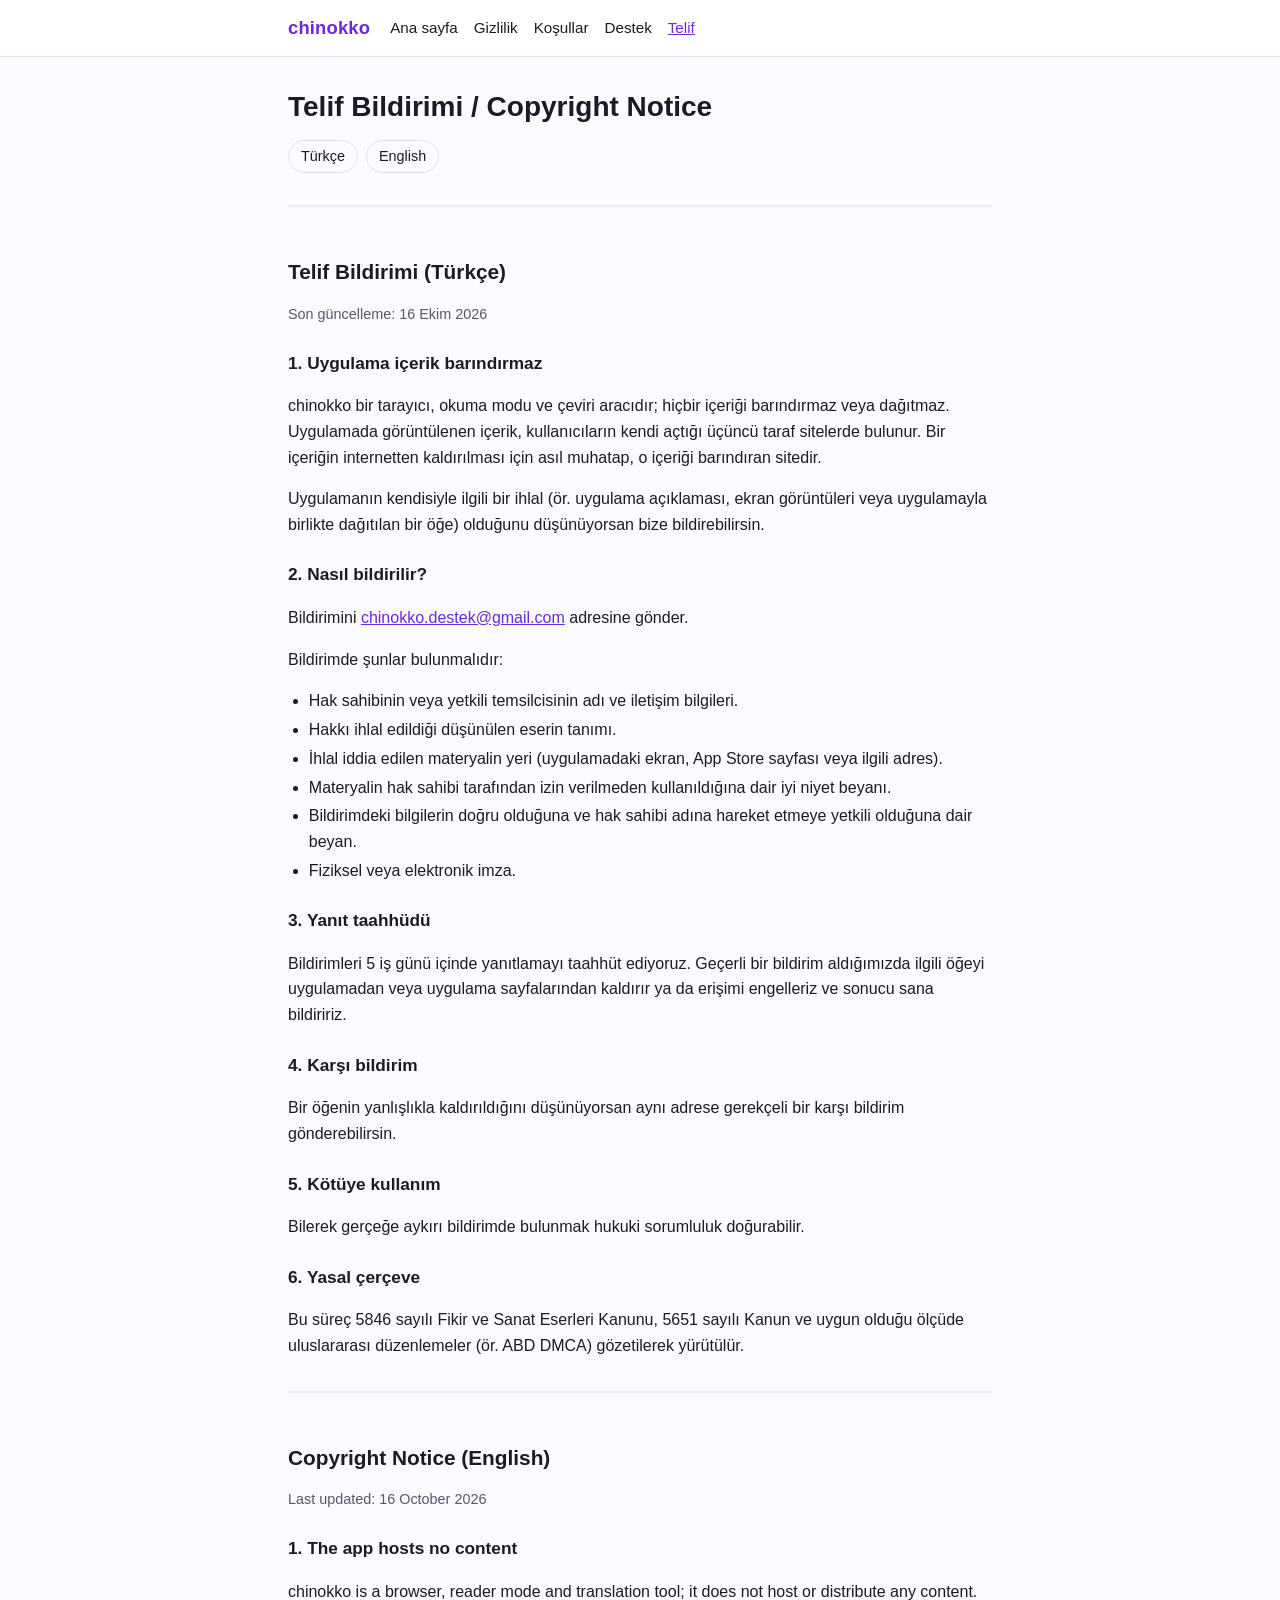
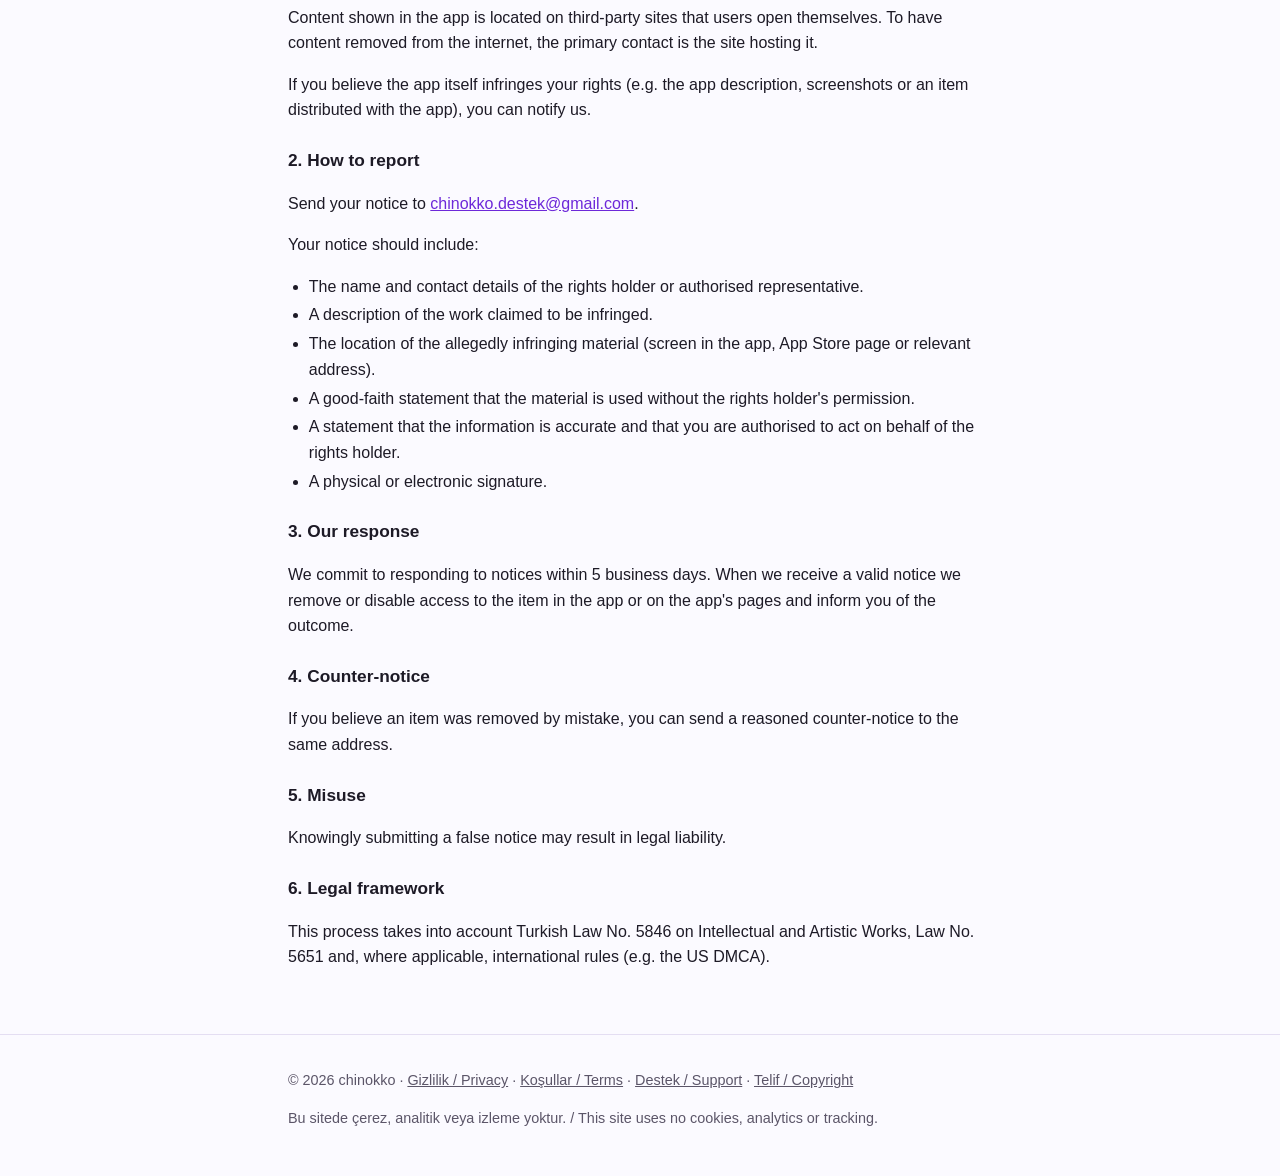
==== copyright.html @ edcfe789 "Add files via upload" ====
<!doctype html>
<html lang="tr">
<head>
<meta charset="utf-8">
<meta name="viewport" content="width=device-width, initial-scale=1">
<meta name="referrer" content="no-referrer">
<meta name="color-scheme" content="light dark">
<meta name="theme-color" content="#6d28d9">
<link rel="stylesheet" href="style.css">
<title>Telif Bildirimi · chinokko</title>
<meta name="description" content="chinokko telif bildirimi ve kaldırma süreci. / chinokko copyright notice-and-takedown process.">
</head>
<body>
<a class="skip" href="#main">İçeriğe geç / Skip to content</a>
<header class="site"><div class="wrap">
<a class="brand" href="index.html">chinokko</a>
<nav aria-label="Site"><ul>
<li><a href="index.html">Ana sayfa</a></li>
<li><a href="privacy.html">Gizlilik</a></li>
<li><a href="terms.html">Koşullar</a></li>
<li><a href="support.html">Destek</a></li>
<li><a href="copyright.html" aria-current="page">Telif</a></li>
</ul></nav>
</div></header>
<main id="main"><div class="wrap">
<h1>Telif Bildirimi <span lang="en">/ Copyright Notice</span></h1>
<nav class="langswitch" aria-label="Dil / Language"><a href="#tr">Türkçe</a><a href="#en" lang="en">English</a></nav>

<section class="lang" id="tr" lang="tr" aria-labelledby="tr-h">
<h2 id="tr-h">Telif Bildirimi (Türkçe)</h2>
<p class="meta">Son güncelleme: 16 Ekim 2026</p>

<h3>1. Uygulama içerik barındırmaz</h3>
<p>chinokko bir tarayıcı, okuma modu ve çeviri aracıdır; hiçbir içeriği barındırmaz veya dağıtmaz. Uygulamada görüntülenen içerik, kullanıcıların kendi açtığı üçüncü taraf sitelerde bulunur. Bir içeriğin internetten kaldırılması için asıl muhatap, o içeriği barındıran sitedir.</p>
<p>Uygulamanın kendisiyle ilgili bir ihlal (ör. uygulama açıklaması, ekran görüntüleri veya uygulamayla birlikte dağıtılan bir öğe) olduğunu düşünüyorsan bize bildirebilirsin.</p>

<h3>2. Nasıl bildirilir?</h3>
<p>Bildirimini <a href="mailto:chinokko.destek@gmail.com">chinokko.destek@gmail.com</a> adresine gönder.</p>
<p>Bildirimde şunlar bulunmalıdır:</p>
<ul>
<li>Hak sahibinin veya yetkili temsilcisinin adı ve iletişim bilgileri.</li>
<li>Hakkı ihlal edildiği düşünülen eserin tanımı.</li>
<li>İhlal iddia edilen materyalin yeri (uygulamadaki ekran, App Store sayfası veya ilgili adres).</li>
<li>Materyalin hak sahibi tarafından izin verilmeden kullanıldığına dair iyi niyet beyanı.</li>
<li>Bildirimdeki bilgilerin doğru olduğuna ve hak sahibi adına hareket etmeye yetkili olduğuna dair beyan.</li>
<li>Fiziksel veya elektronik imza.</li>
</ul>

<h3>3. Yanıt taahhüdü</h3>
<p>Bildirimleri 5 iş günü içinde yanıtlamayı taahhüt ediyoruz. Geçerli bir bildirim aldığımızda ilgili öğeyi uygulamadan veya uygulama sayfalarından kaldırır ya da erişimi engelleriz ve sonucu sana bildiririz.</p>

<h3>4. Karşı bildirim</h3>
<p>Bir öğenin yanlışlıkla kaldırıldığını düşünüyorsan aynı adrese gerekçeli bir karşı bildirim gönderebilirsin.</p>

<h3>5. Kötüye kullanım</h3>
<p>Bilerek gerçeğe aykırı bildirimde bulunmak hukuki sorumluluk doğurabilir.</p>

<h3>6. Yasal çerçeve</h3>
<p>Bu süreç 5846 sayılı Fikir ve Sanat Eserleri Kanunu, 5651 sayılı Kanun ve uygun olduğu ölçüde uluslararası düzenlemeler (ör. ABD DMCA) gözetilerek yürütülür.</p>
</section>

<section class="lang" id="en" lang="en" aria-labelledby="en-h">
<h2 id="en-h">Copyright Notice (English)</h2>
<p class="meta">Last updated: 16 October 2026</p>

<h3>1. The app hosts no content</h3>
<p>chinokko is a browser, reader mode and translation tool; it does not host or distribute any content. Content shown in the app is located on third-party sites that users open themselves. To have content removed from the internet, the primary contact is the site hosting it.</p>
<p>If you believe the app itself infringes your rights (e.g. the app description, screenshots or an item distributed with the app), you can notify us.</p>

<h3>2. How to report</h3>
<p>Send your notice to <a href="mailto:chinokko.destek@gmail.com">chinokko.destek@gmail.com</a>.</p>
<p>Your notice should include:</p>
<ul>
<li>The name and contact details of the rights holder or authorised representative.</li>
<li>A description of the work claimed to be infringed.</li>
<li>The location of the allegedly infringing material (screen in the app, App Store page or relevant address).</li>
<li>A good-faith statement that the material is used without the rights holder's permission.</li>
<li>A statement that the information is accurate and that you are authorised to act on behalf of the rights holder.</li>
<li>A physical or electronic signature.</li>
</ul>

<h3>3. Our response</h3>
<p>We commit to responding to notices within 5 business days. When we receive a valid notice we remove or disable access to the item in the app or on the app's pages and inform you of the outcome.</p>

<h3>4. Counter-notice</h3>
<p>If you believe an item was removed by mistake, you can send a reasoned counter-notice to the same address.</p>

<h3>5. Misuse</h3>
<p>Knowingly submitting a false notice may result in legal liability.</p>

<h3>6. Legal framework</h3>
<p>This process takes into account Turkish Law No. 5846 on Intellectual and Artistic Works, Law No. 5651 and, where applicable, international rules (e.g. the US DMCA).</p>
</section>
</div></main>
<footer class="site"><div class="wrap">
<p>© 2026 chinokko · <a href="privacy.html">Gizlilik / Privacy</a> · <a href="terms.html">Koşullar / Terms</a> · <a href="support.html">Destek / Support</a> · <a href="copyright.html">Telif / Copyright</a></p>
<p>Bu sitede çerez, analitik veya izleme yoktur. / This site uses no cookies, analytics or tracking.</p>
</div></footer>
</body>
</html>
---- style.css ----
:root{
  --bg:#fbfaff; --surface:#ffffff; --text:#1d1a26; --muted:#5b5568;
  --border:#e4def2; --accent:#6d28d9; --accent-soft:#efe8ff; --fill-bg:#fff3c4; --fill-text:#5a4300;
  color-scheme:light dark;
}
@media (prefers-color-scheme:dark){
  :root{
    --bg:#121018; --surface:#1b1824; --text:#ece9f4; --muted:#aaa3bb;
    --border:#2e2940; --accent:#b79cff; --accent-soft:#2a2140; --fill-bg:#4a3b00; --fill-text:#ffe9a3;
  }
}
*{box-sizing:border-box}
html{-webkit-text-size-adjust:100%}
body{margin:0;background:var(--bg);color:var(--text);
  font:1rem/1.6 -apple-system,BlinkMacSystemFont,"Segoe UI",Roboto,"Helvetica Neue",Arial,sans-serif}
.skip{position:absolute;left:-999px;top:0;background:var(--accent);color:#fff;padding:.5rem 1rem;z-index:10}
.skip:focus{left:1rem;top:1rem}
header.site{border-bottom:1px solid var(--border);background:var(--surface)}
.wrap{max-width:46rem;margin:0 auto;padding:0 16px}
header.site .wrap{display:flex;flex-wrap:wrap;align-items:center;gap:.5rem 1.25rem;padding-top:.75rem;padding-bottom:.75rem}
.brand{font-weight:700;font-size:1.15rem;color:var(--accent);text-decoration:none;letter-spacing:.01em}
nav ul{list-style:none;margin:0;padding:0;display:flex;flex-wrap:wrap;gap:.25rem 1rem}
nav a{color:var(--text);text-decoration:none;font-size:.95rem}
nav a:hover,nav a[aria-current="page"]{color:var(--accent);text-decoration:underline}
main{padding:1.5rem 0 3rem}
h1{font-size:1.75rem;line-height:1.25;margin:.5rem 0 1rem}
h2{font-size:1.3rem;margin:2rem 0 .5rem;padding-top:.5rem}
h3{font-size:1.08rem;margin:1.5rem 0 .4rem}
a{color:var(--accent)}
a:focus-visible,summary:focus-visible{outline:3px solid var(--accent);outline-offset:2px;border-radius:3px}
.lead{font-size:1.1rem;color:var(--muted)}
.meta{color:var(--muted);font-size:.9rem}
.langswitch{display:flex;gap:.5rem;margin:0 0 1rem;flex-wrap:wrap}
.langswitch a{padding:.25rem .75rem;border:1px solid var(--border);border-radius:999px;text-decoration:none;font-size:.9rem}
section.lang{border-top:2px solid var(--accent-soft);margin-top:2rem;padding-top:.5rem}
.card{background:var(--surface);border:1px solid var(--border);border-radius:14px;padding:1rem 1.1rem;margin:1rem 0}
.cards{display:grid;gap:.75rem;grid-template-columns:repeat(auto-fit,minmax(13rem,1fr));margin:1rem 0}
.cards a.card{display:block;margin:0;text-decoration:none;color:var(--text)}
.cards a.card strong{color:var(--accent);display:block}
.note{background:var(--accent-soft);border-radius:12px;padding:.75rem 1rem}
mark.fill{background:var(--fill-bg);color:var(--fill-text);padding:0 .25em;border-radius:4px;font-weight:600}
details{background:var(--surface);border:1px solid var(--border);border-radius:12px;padding:.6rem 1rem;margin:.6rem 0}
summary{cursor:pointer;font-weight:600}
details[open] summary{margin-bottom:.4rem}
footer.site{border-top:1px solid var(--border);color:var(--muted);font-size:.9rem;padding:1.25rem 0 2rem}
footer.site a{color:var(--muted)}
ul,ol{padding-left:1.3rem}
li{margin:.2rem 0}
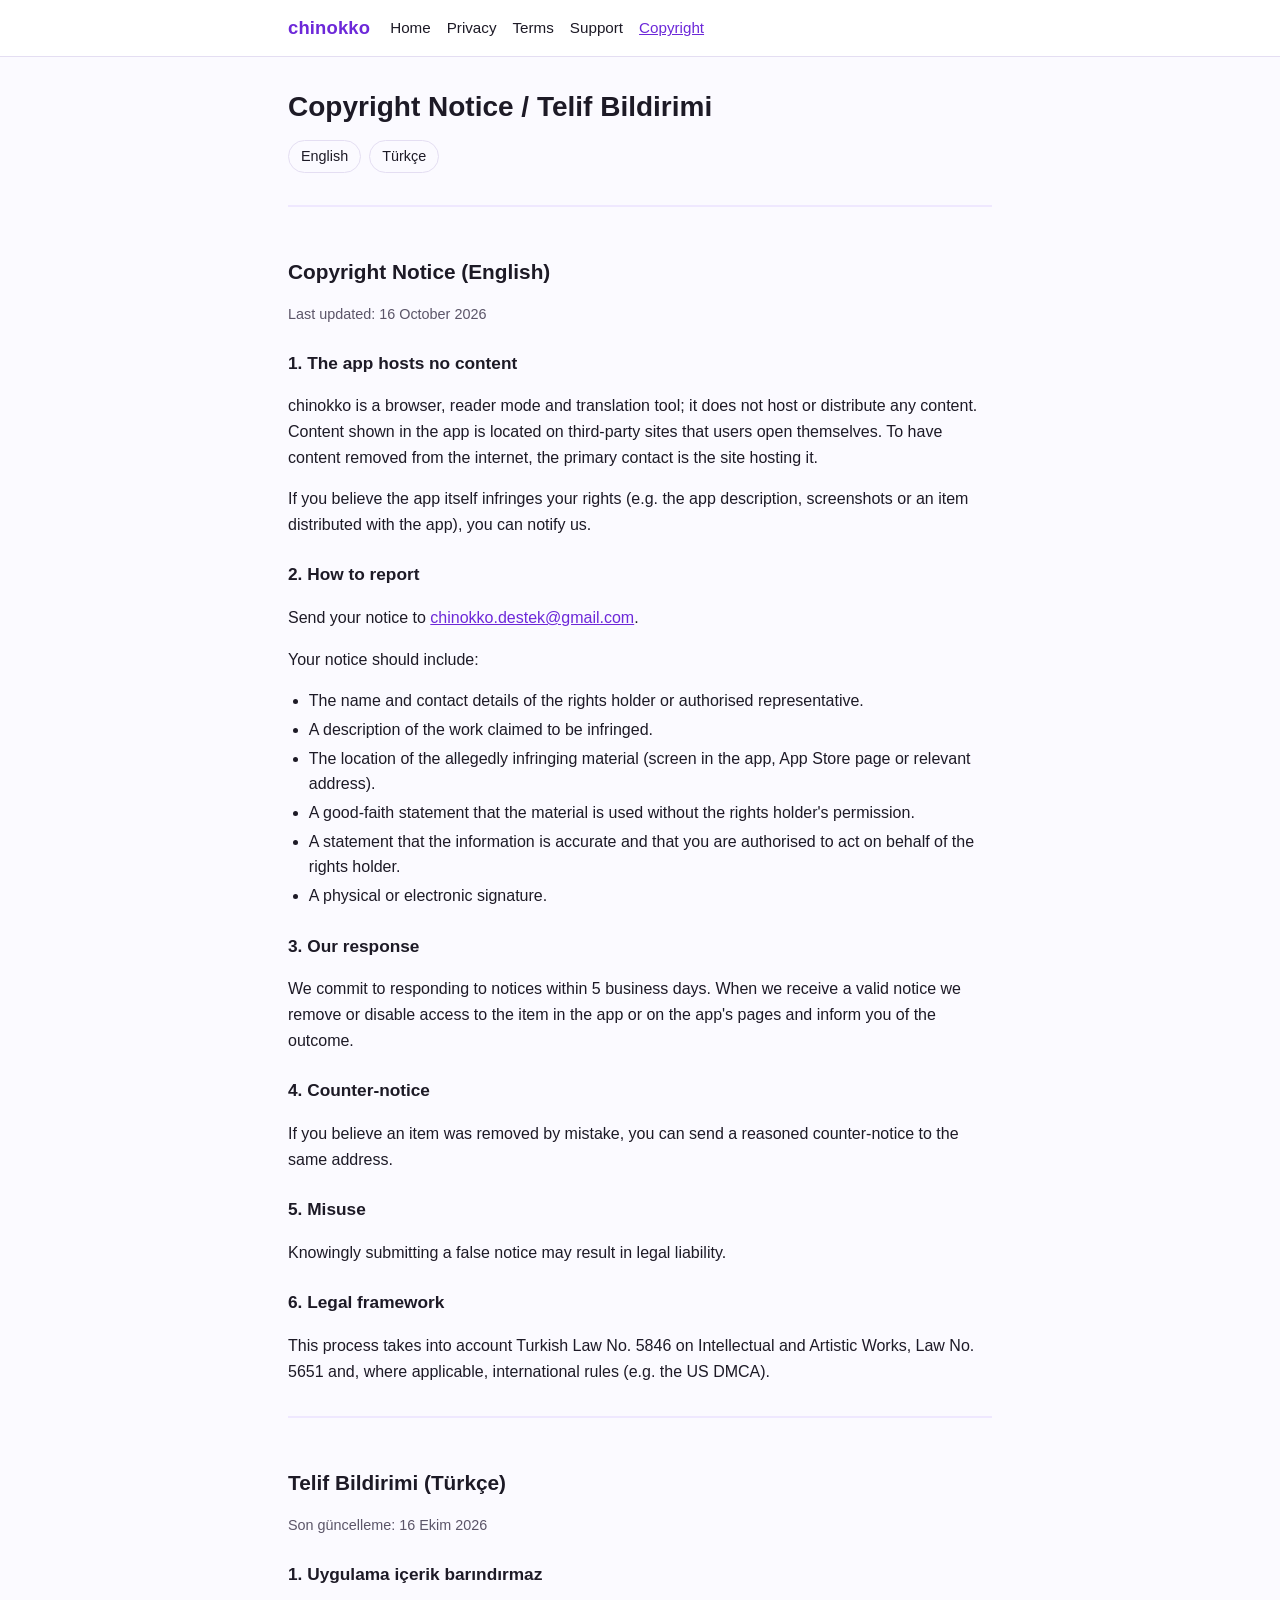
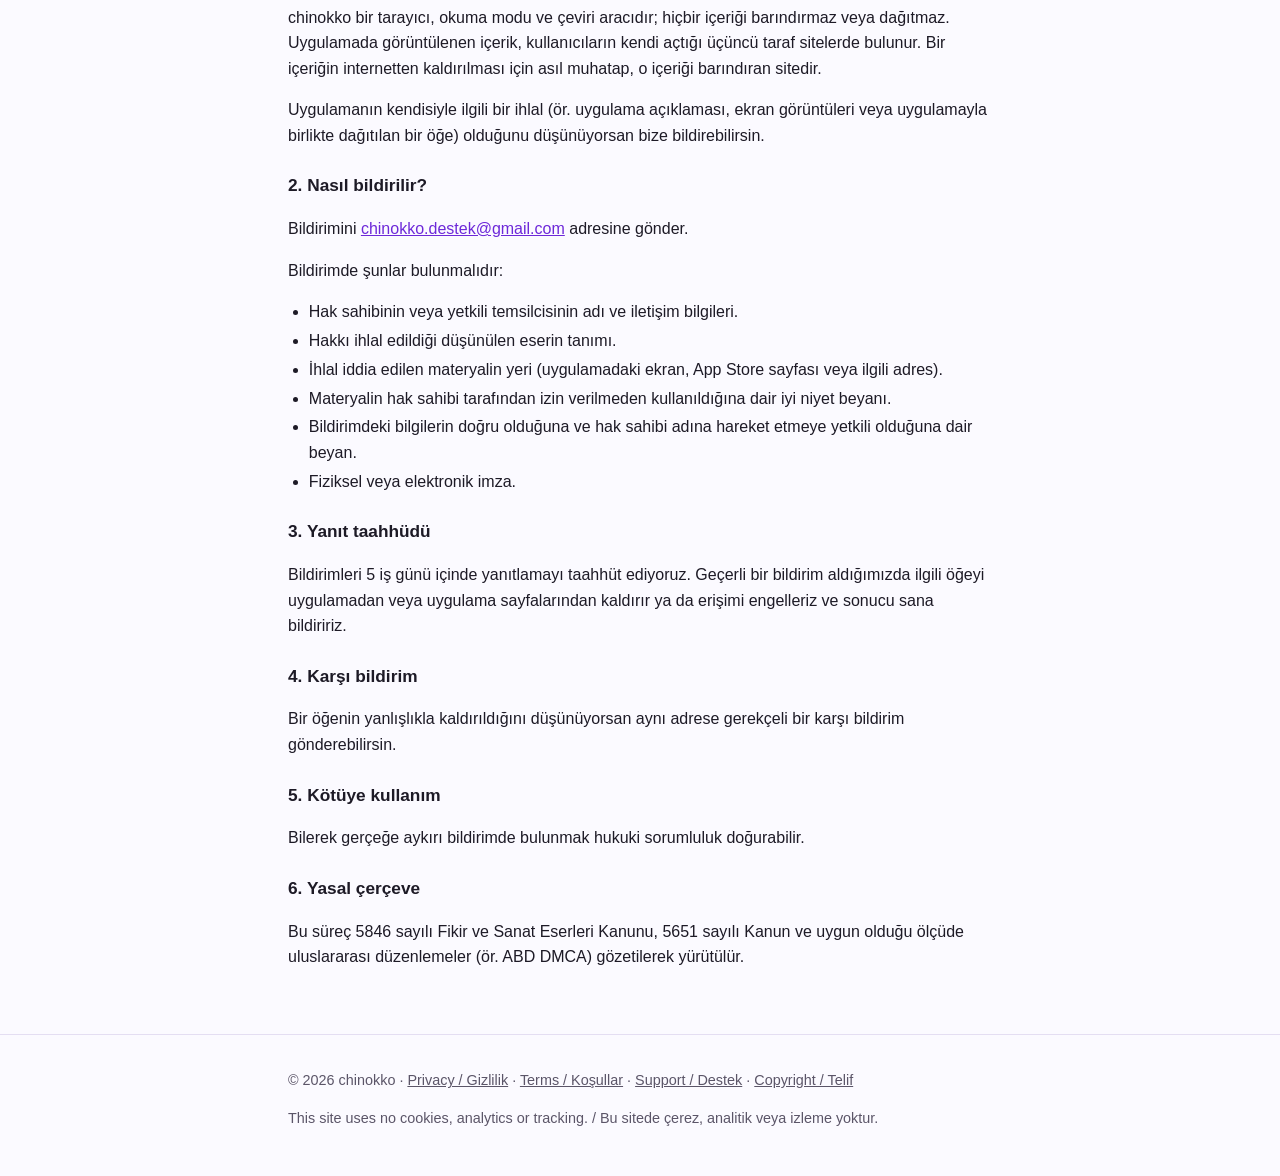
==== commit 61364ff4: "English-first site (Turkish secondary)" ====
--- a/copyright.html
+++ b/copyright.html
@@ -1,5 +1,5 @@
 <!doctype html>
-<html lang="tr">
+<html lang="en">
 <head>
 <meta charset="utf-8">
 <meta name="viewport" content="width=device-width, initial-scale=1">
@@ -7,24 +7,57 @@
 <meta name="color-scheme" content="light dark">
 <meta name="theme-color" content="#6d28d9">
 <link rel="stylesheet" href="style.css">
-<title>Telif Bildirimi · chinokko</title>
-<meta name="description" content="chinokko telif bildirimi ve kaldırma süreci. / chinokko copyright notice-and-takedown process.">
+<title>Copyright Notice · chinokko</title>
+<meta name="description" content="chinokko copyright notice-and-takedown process (English and Turkish).">
 </head>
 <body>
-<a class="skip" href="#main">İçeriğe geç / Skip to content</a>
+<a class="skip" href="#main">Skip to content</a>
 <header class="site"><div class="wrap">
 <a class="brand" href="index.html">chinokko</a>
 <nav aria-label="Site"><ul>
-<li><a href="index.html">Ana sayfa</a></li>
-<li><a href="privacy.html">Gizlilik</a></li>
-<li><a href="terms.html">Koşullar</a></li>
-<li><a href="support.html">Destek</a></li>
-<li><a href="copyright.html" aria-current="page">Telif</a></li>
+<li><a href="index.html">Home</a></li>
+<li><a href="privacy.html">Privacy</a></li>
+<li><a href="terms.html">Terms</a></li>
+<li><a href="support.html">Support</a></li>
+<li><a href="copyright.html" aria-current="page">Copyright</a></li>
 </ul></nav>
 </div></header>
 <main id="main"><div class="wrap">
-<h1>Telif Bildirimi <span lang="en">/ Copyright Notice</span></h1>
-<nav class="langswitch" aria-label="Dil / Language"><a href="#tr">Türkçe</a><a href="#en" lang="en">English</a></nav>
+<h1>Copyright Notice <span lang="tr">/ Telif Bildirimi</span></h1>
+<nav class="langswitch" aria-label="Language / Dil"><a href="#en">English</a><a href="#tr" lang="tr">Türkçe</a></nav>
+
+<section class="lang" id="en" lang="en" aria-labelledby="en-h">
+<h2 id="en-h">Copyright Notice (English)</h2>
+<p class="meta">Last updated: 16 October 2026</p>
+
+<h3>1. The app hosts no content</h3>
+<p>chinokko is a browser, reader mode and translation tool; it does not host or distribute any content. Content shown in the app is located on third-party sites that users open themselves. To have content removed from the internet, the primary contact is the site hosting it.</p>
+<p>If you believe the app itself infringes your rights (e.g. the app description, screenshots or an item distributed with the app), you can notify us.</p>
+
+<h3>2. How to report</h3>
+<p>Send your notice to <a href="mailto:chinokko.destek@gmail.com">chinokko.destek@gmail.com</a>.</p>
+<p>Your notice should include:</p>
+<ul>
+<li>The name and contact details of the rights holder or authorised representative.</li>
+<li>A description of the work claimed to be infringed.</li>
+<li>The location of the allegedly infringing material (screen in the app, App Store page or relevant address).</li>
+<li>A good-faith statement that the material is used without the rights holder's permission.</li>
+<li>A statement that the information is accurate and that you are authorised to act on behalf of the rights holder.</li>
+<li>A physical or electronic signature.</li>
+</ul>
+
+<h3>3. Our response</h3>
+<p>We commit to responding to notices within 5 business days. When we receive a valid notice we remove or disable access to the item in the app or on the app's pages and inform you of the outcome.</p>
+
+<h3>4. Counter-notice</h3>
+<p>If you believe an item was removed by mistake, you can send a reasoned counter-notice to the same address.</p>
+
+<h3>5. Misuse</h3>
+<p>Knowingly submitting a false notice may result in legal liability.</p>
+
+<h3>6. Legal framework</h3>
+<p>This process takes into account Turkish Law No. 5846 on Intellectual and Artistic Works, Law No. 5651 and, where applicable, international rules (e.g. the US DMCA).</p>
+</section>
 
 <section class="lang" id="tr" lang="tr" aria-labelledby="tr-h">
 <h2 id="tr-h">Telif Bildirimi (Türkçe)</h2>
@@ -58,43 +91,10 @@
 <h3>6. Yasal çerçeve</h3>
 <p>Bu süreç 5846 sayılı Fikir ve Sanat Eserleri Kanunu, 5651 sayılı Kanun ve uygun olduğu ölçüde uluslararası düzenlemeler (ör. ABD DMCA) gözetilerek yürütülür.</p>
 </section>
-
-<section class="lang" id="en" lang="en" aria-labelledby="en-h">
-<h2 id="en-h">Copyright Notice (English)</h2>
-<p class="meta">Last updated: 16 October 2026</p>
-
-<h3>1. The app hosts no content</h3>
-<p>chinokko is a browser, reader mode and translation tool; it does not host or distribute any content. Content shown in the app is located on third-party sites that users open themselves. To have content removed from the internet, the primary contact is the site hosting it.</p>
-<p>If you believe the app itself infringes your rights (e.g. the app description, screenshots or an item distributed with the app), you can notify us.</p>
-
-<h3>2. How to report</h3>
-<p>Send your notice to <a href="mailto:chinokko.destek@gmail.com">chinokko.destek@gmail.com</a>.</p>
-<p>Your notice should include:</p>
-<ul>
-<li>The name and contact details of the rights holder or authorised representative.</li>
-<li>A description of the work claimed to be infringed.</li>
-<li>The location of the allegedly infringing material (screen in the app, App Store page or relevant address).</li>
-<li>A good-faith statement that the material is used without the rights holder's permission.</li>
-<li>A statement that the information is accurate and that you are authorised to act on behalf of the rights holder.</li>
-<li>A physical or electronic signature.</li>
-</ul>
-
-<h3>3. Our response</h3>
-<p>We commit to responding to notices within 5 business days. When we receive a valid notice we remove or disable access to the item in the app or on the app's pages and inform you of the outcome.</p>
-
-<h3>4. Counter-notice</h3>
-<p>If you believe an item was removed by mistake, you can send a reasoned counter-notice to the same address.</p>
-
-<h3>5. Misuse</h3>
-<p>Knowingly submitting a false notice may result in legal liability.</p>
-
-<h3>6. Legal framework</h3>
-<p>This process takes into account Turkish Law No. 5846 on Intellectual and Artistic Works, Law No. 5651 and, where applicable, international rules (e.g. the US DMCA).</p>
-</section>
 </div></main>
 <footer class="site"><div class="wrap">
-<p>© 2026 chinokko · <a href="privacy.html">Gizlilik / Privacy</a> · <a href="terms.html">Koşullar / Terms</a> · <a href="support.html">Destek / Support</a> · <a href="copyright.html">Telif / Copyright</a></p>
-<p>Bu sitede çerez, analitik veya izleme yoktur. / This site uses no cookies, analytics or tracking.</p>
+<p>© 2026 chinokko · <a href="privacy.html">Privacy / Gizlilik</a> · <a href="terms.html">Terms / Koşullar</a> · <a href="support.html">Support / Destek</a> · <a href="copyright.html">Copyright / Telif</a></p>
+<p>This site uses no cookies, analytics or tracking. / Bu sitede çerez, analitik veya izleme yoktur.</p>
 </div></footer>
 </body>
 </html>
--- a/style.css
+++ b/style.css
@@ -46,3 +46,4 @@
 footer.site a{color:var(--muted)}
 ul,ol{padding-left:1.3rem}
 li{margin:.2rem 0}
+.visually-hidden{position:absolute;width:1px;height:1px;padding:0;margin:-1px;overflow:hidden;clip:rect(0,0,0,0);white-space:nowrap;border:0}
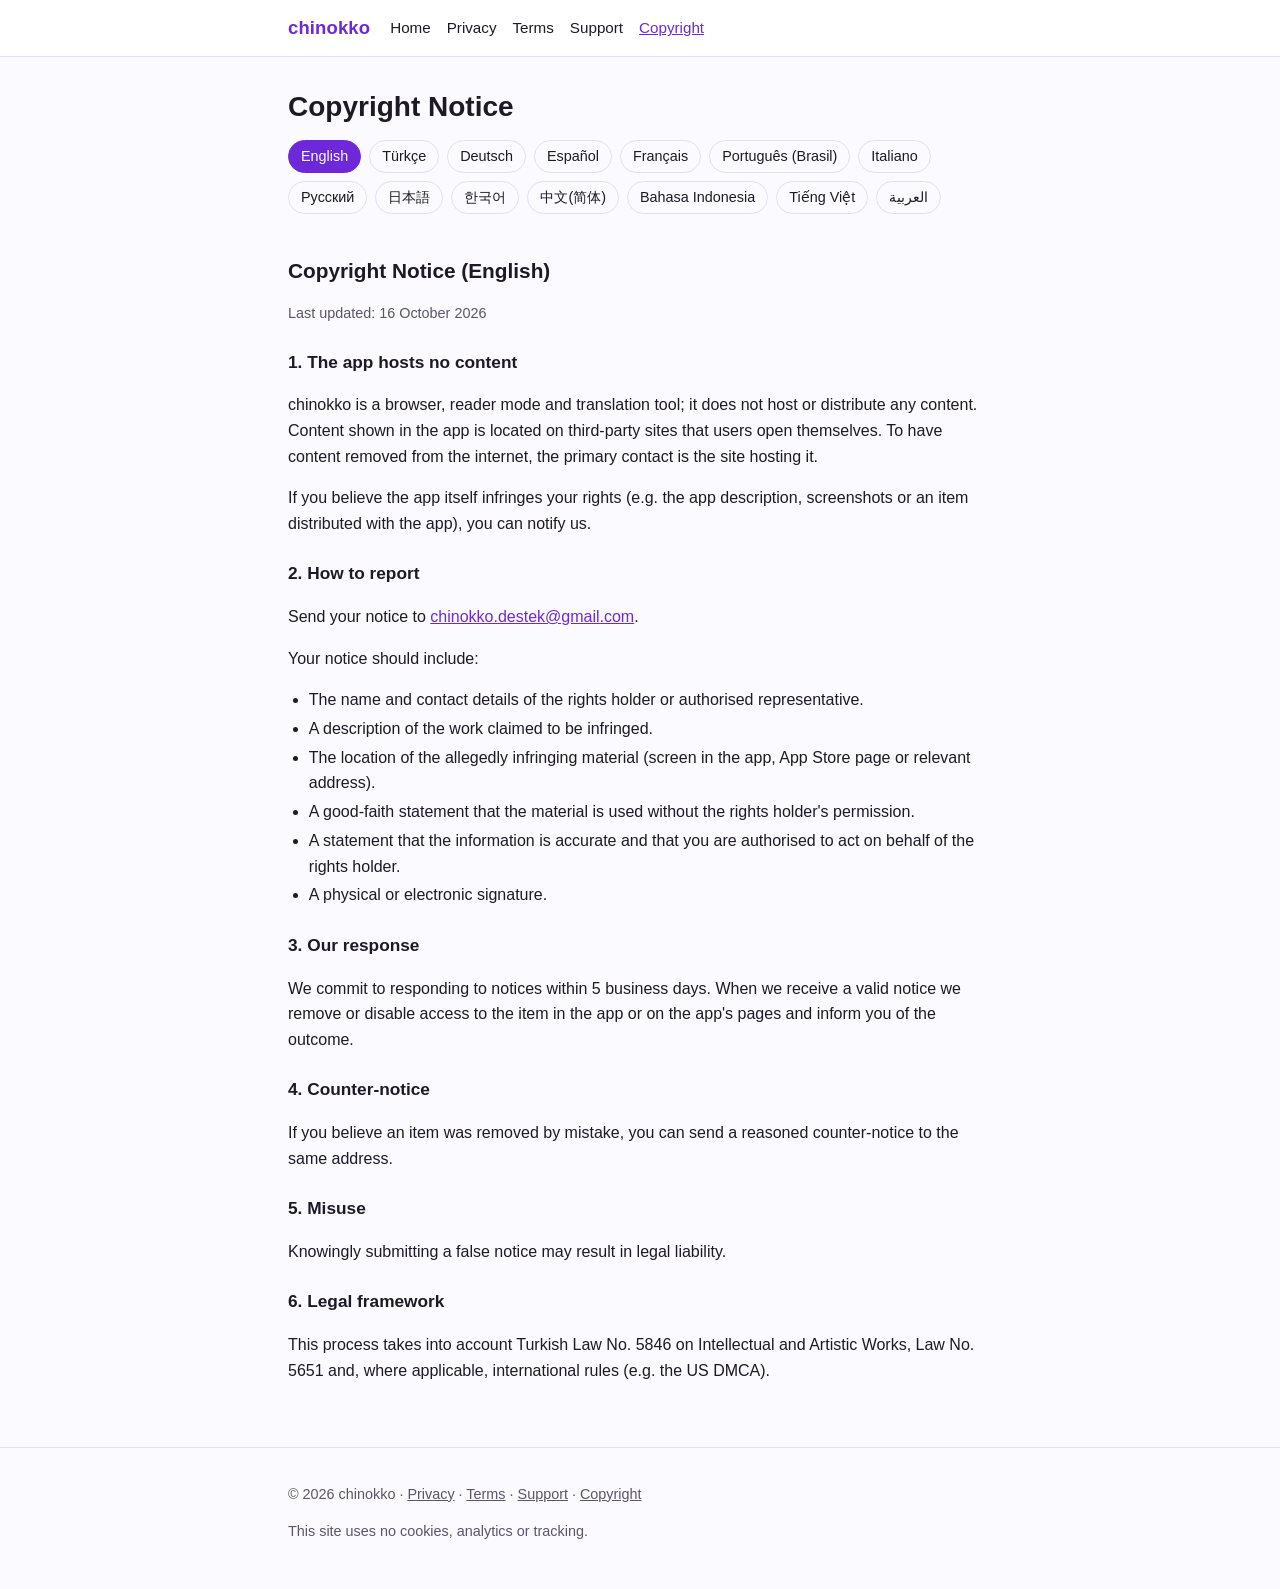
==== commit 3291912d: "Site in 14 languages with language switcher" ====
--- a/copyright.html
+++ b/copyright.html
@@ -23,8 +23,8 @@
 </ul></nav>
 </div></header>
 <main id="main"><div class="wrap">
-<h1>Copyright Notice <span lang="tr">/ Telif Bildirimi</span></h1>
-<nav class="langswitch" aria-label="Language / Dil"><a href="#en">English</a><a href="#tr" lang="tr">Türkçe</a></nav>
+<h1>Copyright Notice</h1>
+<nav class="langswitch" aria-label="Language"><a href="#en" lang="en" hreflang="en">English</a><a href="#tr" lang="tr" hreflang="tr">Türkçe</a><a href="#de" lang="de" hreflang="de">Deutsch</a><a href="#es" lang="es" hreflang="es">Español</a><a href="#fr" lang="fr" hreflang="fr">Français</a><a href="#pt-BR" lang="pt-BR" hreflang="pt-BR">Português (Brasil)</a><a href="#it" lang="it" hreflang="it">Italiano</a><a href="#ru" lang="ru" hreflang="ru">Русский</a><a href="#ja" lang="ja" hreflang="ja">日本語</a><a href="#ko" lang="ko" hreflang="ko">한국어</a><a href="#zh-CN" lang="zh-CN" hreflang="zh-CN">中文(简体)</a><a href="#id" lang="id" hreflang="id">Bahasa Indonesia</a><a href="#vi" lang="vi" hreflang="vi">Tiếng Việt</a><a href="#ar" lang="ar" hreflang="ar">العربية</a></nav>
 
 <section class="lang" id="en" lang="en" aria-labelledby="en-h">
 <h2 id="en-h">Copyright Notice (English)</h2>
@@ -91,10 +91,428 @@
 <h3>6. Yasal çerçeve</h3>
 <p>Bu süreç 5846 sayılı Fikir ve Sanat Eserleri Kanunu, 5651 sayılı Kanun ve uygun olduğu ölçüde uluslararası düzenlemeler (ör. ABD DMCA) gözetilerek yürütülür.</p>
 </section>
+
+<section class="lang" id="de" lang="de" aria-labelledby="de-h">
+<h2 id="de-h">Urheberrechtshinweis (Deutsch)</h2>
+<p class="note">Diese Übersetzung dient lediglich der Information. Bei Abweichungen zwischen den Fassungen ist die englische Fassung maßgeblich.</p>
+<p class="meta">Zuletzt aktualisiert: 16. Oktober 2026</p>
+
+<h3>1. Die App hostet keine Inhalte</h3>
+<p>chinokko ist ein Browser, ein Lesemodus und ein Übersetzungswerkzeug; die App hostet oder verbreitet keine Inhalte. In der App angezeigte Inhalte befinden sich auf Websites Dritter, die Nutzer selbst öffnen. Um Inhalte aus dem Internet entfernen zu lassen, ist in erster Linie die Website zuständig, die sie hostet.</p>
+<p>Wenn Sie der Ansicht sind, dass die App selbst Ihre Rechte verletzt (z. B. die App-Beschreibung, Screenshots oder ein mit der App verbreitetes Element), können Sie uns dies mitteilen.</p>
+
+<h3>2. So reichen Sie eine Meldung ein</h3>
+<p>Senden Sie Ihre Meldung an <a href="mailto:chinokko.destek@gmail.com">chinokko.destek@gmail.com</a>.</p>
+<p>Ihre Meldung sollte Folgendes enthalten:</p>
+<ul>
+<li>Name und Kontaktdaten des Rechteinhabers oder eines bevollmächtigten Vertreters.</li>
+<li>Eine Beschreibung des Werkes, dessen Verletzung geltend gemacht wird.</li>
+<li>Den Ort des mutmaßlich rechtsverletzenden Materials (Bildschirm in der App, App-Store-Seite oder betreffende Adresse).</li>
+<li>Eine in gutem Glauben abgegebene Erklärung, dass das Material ohne Erlaubnis des Rechteinhabers verwendet wird.</li>
+<li>Eine Erklärung, dass die Angaben zutreffend sind und dass Sie berechtigt sind, im Namen des Rechteinhabers zu handeln.</li>
+<li>Eine handschriftliche oder elektronische Unterschrift.</li>
+</ul>
+
+<h3>3. Unsere Reaktion</h3>
+<p>Wir verpflichten uns, Meldungen innerhalb von 5 Werktagen zu beantworten. Nach Eingang einer gültigen Meldung entfernen oder sperren wir das betreffende Element in der App oder auf den Seiten der App und informieren Sie über das Ergebnis.</p>
+
+<h3>4. Gegendarstellung</h3>
+<p>Wenn Sie der Ansicht sind, dass ein Element irrtümlich entfernt wurde, können Sie eine begründete Gegendarstellung an dieselbe Adresse senden.</p>
+
+<h3>5. Missbrauch</h3>
+<p>Die wissentliche Einreichung einer falschen Meldung kann eine rechtliche Haftung nach sich ziehen.</p>
+
+<h3>6. Rechtlicher Rahmen</h3>
+<p>Dieses Verfahren berücksichtigt das türkische Gesetz Nr. 5846 über geistige und künstlerische Werke, das Gesetz Nr. 5651 sowie gegebenenfalls internationale Vorschriften (z. B. den US-amerikanischen DMCA).</p>
+</section>
+
+<section class="lang" id="es" lang="es" aria-labelledby="es-h">
+<h2 id="es-h">Aviso de derechos de autor (español)</h2>
+<p class="note">Esta traducción se ofrece únicamente por comodidad. En caso de discrepancia entre las versiones, prevalecerá la versión en inglés.</p>
+<p class="meta">Última actualización: 16 de octubre de 2026</p>
+
+<h3>1. La app no aloja ningún contenido</h3>
+<p>chinokko es un navegador, un modo lectura y una herramienta de traducción; no aloja ni distribuye ningún contenido. El contenido que se muestra en la app se encuentra en sitios de terceros que los propios usuarios abren. Para que se retire un contenido de internet, el contacto principal es el sitio que lo aloja.</p>
+<p>Si consideras que la propia app infringe tus derechos (p. ej., la descripción de la app, las capturas de pantalla o un elemento distribuido con la app), puedes notificárnoslo.</p>
+
+<h3>2. Cómo presentar una notificación</h3>
+<p>Envía tu notificación a <a href="mailto:chinokko.destek@gmail.com">chinokko.destek@gmail.com</a>.</p>
+<p>Tu notificación debe incluir:</p>
+<ul>
+<li>El nombre y los datos de contacto del titular de los derechos o de su representante autorizado.</li>
+<li>Una descripción de la obra cuya infracción se alega.</li>
+<li>La ubicación del material presuntamente infractor (pantalla de la app, página del App Store o dirección correspondiente).</li>
+<li>Una declaración de buena fe de que el material se utiliza sin el permiso del titular de los derechos.</li>
+<li>Una declaración de que la información es exacta y de que estás autorizado para actuar en nombre del titular de los derechos.</li>
+<li>Una firma física o electrónica.</li>
+</ul>
+
+<h3>3. Nuestra respuesta</h3>
+<p>Nos comprometemos a responder a las notificaciones en un plazo de 5 días hábiles. Cuando recibimos una notificación válida, retiramos o inhabilitamos el acceso al elemento en la app o en las páginas de la app y te informamos del resultado.</p>
+
+<h3>4. Contranotificación</h3>
+<p>Si consideras que un elemento se retiró por error, puedes enviar una contranotificación motivada a la misma dirección.</p>
+
+<h3>5. Uso indebido</h3>
+<p>Presentar a sabiendas una notificación falsa puede dar lugar a responsabilidad legal.</p>
+
+<h3>6. Marco jurídico</h3>
+<p>Este procedimiento tiene en cuenta la Ley turca n.º 5846 de Obras Intelectuales y Artísticas, la Ley n.º 5651 y, cuando proceda, la normativa internacional (p. ej., la DMCA de EE. UU.).</p>
+</section>
+
+<section class="lang" id="fr" lang="fr" aria-labelledby="fr-h">
+<h2 id="fr-h">Avis relatif au droit d'auteur (français)</h2>
+<p class="note">Cette traduction est fournie à titre indicatif. En cas de divergence entre les versions, la version anglaise prévaut.</p>
+<p class="meta">Dernière mise à jour : 16 octobre 2026</p>
+
+<h3>1. L'app n'héberge aucun contenu</h3>
+<p>chinokko est un navigateur, un mode lecture et un outil de traduction ; il n'héberge ni ne distribue aucun contenu. Les contenus affichés dans l'app se trouvent sur des sites tiers que les utilisateurs ouvrent eux-mêmes. Pour faire retirer un contenu d'Internet, l'interlocuteur principal est le site qui l'héberge.</p>
+<p>Si vous estimez que l'app elle-même porte atteinte à vos droits (p. ex. la description de l'app, les captures d'écran ou un élément distribué avec l'app), vous pouvez nous le notifier.</p>
+
+<h3>2. Comment effectuer un signalement</h3>
+<p>Envoyez votre notification à <a href="mailto:chinokko.destek@gmail.com">chinokko.destek@gmail.com</a>.</p>
+<p>Votre notification doit comporter :</p>
+<ul>
+<li>Le nom et les coordonnées de l'ayant droit ou de son représentant autorisé.</li>
+<li>Une description de l'œuvre prétendument contrefaite.</li>
+<li>L'emplacement du contenu prétendument contrefaisant (écran de l'app, page de l'App Store ou adresse concernée).</li>
+<li>Une déclaration de bonne foi selon laquelle le contenu est utilisé sans l'autorisation de l'ayant droit.</li>
+<li>Une déclaration attestant que les informations sont exactes et que vous êtes habilité à agir au nom de l'ayant droit.</li>
+<li>Une signature manuscrite ou électronique.</li>
+</ul>
+
+<h3>3. Notre réponse</h3>
+<p>Nous nous engageons à répondre aux notifications dans un délai de 5 jours ouvrables. Lorsque nous recevons une notification valable, nous retirons l'élément concerné ou en bloquons l'accès dans l'app ou sur les pages de l'app, et vous informons de la suite donnée.</p>
+
+<h3>4. Contre-notification</h3>
+<p>Si vous estimez qu'un élément a été retiré par erreur, vous pouvez envoyer une contre-notification motivée à la même adresse.</p>
+
+<h3>5. Abus</h3>
+<p>Le fait de soumettre sciemment une fausse notification peut engager votre responsabilité juridique.</p>
+
+<h3>6. Cadre juridique</h3>
+<p>Cette procédure tient compte de la loi turque n° 5846 sur les œuvres intellectuelles et artistiques, de la loi n° 5651 et, le cas échéant, des règles internationales (p. ex. le DMCA américain).</p>
+</section>
+
+<section class="lang" id="pt-BR" lang="pt-BR" aria-labelledby="pt-BR-h">
+<h2 id="pt-BR-h">Aviso de Direitos Autorais (Português)</h2>
+<p class="note">Esta tradução é fornecida por conveniência. Em caso de divergência entre as versões, prevalece a versão em inglês.</p>
+<p class="meta">Última atualização: 16 de outubro de 2026</p>
+
+<h3>1. O app não hospeda nenhum conteúdo</h3>
+<p>O chinokko é um navegador, modo leitor e ferramenta de tradução; ele não hospeda nem distribui nenhum conteúdo. O conteúdo exibido no app está localizado em sites de terceiros que os próprios usuários abrem. Para remover um conteúdo da internet, o contato principal é o site que o hospeda.</p>
+<p>Se você acredita que o próprio app viola seus direitos (por exemplo, a descrição do app, as capturas de tela ou um item distribuído com o app), você pode nos notificar.</p>
+
+<h3>2. Como denunciar</h3>
+<p>Envie sua notificação para <a href="mailto:chinokko.destek@gmail.com">chinokko.destek@gmail.com</a>.</p>
+<p>Sua notificação deve incluir:</p>
+<ul>
+<li>O nome e os dados de contato do titular dos direitos ou do representante autorizado.</li>
+<li>Uma descrição da obra supostamente violada.</li>
+<li>A localização do material supostamente infrator (tela no app, página da App Store ou endereço correspondente).</li>
+<li>Uma declaração de boa-fé de que o material é usado sem a permissão do titular dos direitos.</li>
+<li>Uma declaração de que as informações são exatas e de que você está autorizado a agir em nome do titular dos direitos.</li>
+<li>Uma assinatura física ou eletrônica.</li>
+</ul>
+
+<h3>3. Nossa resposta</h3>
+<p>Comprometemo-nos a responder às notificações em até 5 dias úteis. Ao recebermos uma notificação válida, removemos ou desativamos o acesso ao item no app ou nas páginas do app e informamos você sobre o resultado.</p>
+
+<h3>4. Contranotificação</h3>
+<p>Se você acredita que um item foi removido por engano, pode enviar uma contranotificação fundamentada para o mesmo endereço.</p>
+
+<h3>5. Uso indevido</h3>
+<p>Enviar conscientemente uma notificação falsa pode resultar em responsabilidade legal.</p>
+
+<h3>6. Base legal</h3>
+<p>Este processo leva em consideração a Lei turca nº 5846 sobre Obras Intelectuais e Artísticas, a Lei nº 5651 e, quando aplicável, normas internacionais (por exemplo, o DMCA dos EUA).</p>
+</section>
+
+<section class="lang" id="it" lang="it" aria-labelledby="it-h">
+<h2 id="it-h">Avviso sul copyright (Italiano)</h2>
+<p class="note">Questa traduzione è fornita per comodità. In caso di discrepanze tra le versioni, prevale la versione inglese.</p>
+<p class="meta">Ultimo aggiornamento: 16 ottobre 2026</p>
+
+<h3>1. L'app non ospita alcun contenuto</h3>
+<p>chinokko è un browser, una modalità lettura e uno strumento di traduzione; non ospita né distribuisce alcun contenuto. I contenuti mostrati nell'app si trovano su siti di terzi che gli utenti aprono autonomamente. Per far rimuovere un contenuto da Internet, il riferimento principale è il sito che lo ospita.</p>
+<p>Se ritieni che l'app stessa violi i tuoi diritti (ad es. la descrizione dell'app, gli screenshot o un elemento distribuito con l'app), puoi segnalarcelo.</p>
+
+<h3>2. Come effettuare una segnalazione</h3>
+<p>Invia la tua segnalazione a <a href="mailto:chinokko.destek@gmail.com">chinokko.destek@gmail.com</a>.</p>
+<p>La segnalazione deve contenere:</p>
+<ul>
+<li>Il nome e i recapiti del titolare dei diritti o del rappresentante autorizzato.</li>
+<li>Una descrizione dell'opera che si ritiene violata.</li>
+<li>L'ubicazione del materiale presumibilmente illecito (schermata nell'app, pagina dell'App Store o indirizzo pertinente).</li>
+<li>Una dichiarazione in buona fede che il materiale è utilizzato senza l'autorizzazione del titolare dei diritti.</li>
+<li>Una dichiarazione che le informazioni sono esatte e che sei autorizzato ad agire per conto del titolare dei diritti.</li>
+<li>Una firma autografa o elettronica.</li>
+</ul>
+
+<h3>3. La nostra risposta</h3>
+<p>Ci impegniamo a rispondere alle segnalazioni entro 5 giorni lavorativi. Quando riceviamo una segnalazione valida, rimuoviamo o disabilitiamo l'accesso all'elemento nell'app o nelle pagine dell'app e ti informiamo dell'esito.</p>
+
+<h3>4. Contronotifica</h3>
+<p>Se ritieni che un elemento sia stato rimosso per errore, puoi inviare una contronotifica motivata allo stesso indirizzo.</p>
+
+<h3>5. Uso improprio</h3>
+<p>L'invio consapevole di una segnalazione falsa può comportare responsabilità legali.</p>
+
+<h3>6. Quadro normativo</h3>
+<p>Questa procedura tiene conto della legge turca n. 5846 sulle opere intellettuali e artistiche, della legge n. 5651 e, ove applicabili, delle norme internazionali (ad es. il DMCA statunitense).</p>
+</section>
+
+<section class="lang" id="ru" lang="ru" aria-labelledby="ru-h">
+<h2 id="ru-h">Уведомление об авторских правах (русский)</h2>
+<p class="note">Этот перевод предоставлен для удобства. В случае расхождений между версиями преимущественную силу имеет английская версия.</p>
+<p class="meta">Последнее обновление: 16 октября 2026 г.</p>
+
+<h3>1. Приложение не размещает контент</h3>
+<p>chinokko — это браузер, режим чтения и инструмент перевода; приложение не размещает и не распространяет никакой контент. Контент, отображаемый в приложении, находится на сторонних сайтах, которые пользователи открывают самостоятельно. Чтобы добиться удаления контента из интернета, в первую очередь следует обращаться к сайту, на котором он размещён.</p>
+<p>Если вы считаете, что само приложение нарушает ваши права (например, описание приложения, снимки экрана или элемент, распространяемый вместе с приложением), вы можете уведомить нас.</p>
+
+<h3>2. Как направить уведомление</h3>
+<p>Отправьте уведомление на адрес <a href="mailto:chinokko.destek@gmail.com">chinokko.destek@gmail.com</a>.</p>
+<p>Уведомление должно содержать:</p>
+<ul>
+<li>Имя и контактные данные правообладателя или его уполномоченного представителя.</li>
+<li>Описание произведения, права на которое предположительно нарушены.</li>
+<li>Местонахождение предположительно нарушающего материала (экран в приложении, страница в App Store или соответствующий адрес).</li>
+<li>Добросовестное заявление о том, что материал используется без разрешения правообладателя.</li>
+<li>Заявление о том, что информация является достоверной и что вы уполномочены действовать от имени правообладателя.</li>
+<li>Собственноручную или электронную подпись.</li>
+</ul>
+
+<h3>3. Наш ответ</h3>
+<p>Мы обязуемся отвечать на уведомления в течение 5 рабочих дней. Получив действительное уведомление, мы удаляем элемент в приложении или на страницах приложения либо блокируем доступ к нему и сообщаем вам о результате.</p>
+
+<h3>4. Встречное уведомление</h3>
+<p>Если вы считаете, что элемент был удалён по ошибке, вы можете направить мотивированное встречное уведомление на тот же адрес.</p>
+
+<h3>5. Злоупотребление</h3>
+<p>Заведомо ложное уведомление может повлечь юридическую ответственность.</p>
+
+<h3>6. Правовая основа</h3>
+<p>Данная процедура учитывает Закон Турции № 5846 о произведениях интеллектуального и художественного творчества, Закон № 5651 и, где применимо, международные нормы (например, DMCA США).</p>
+</section>
+
+<section class="lang" id="ja" lang="ja" aria-labelledby="ja-h">
+<h2 id="ja-h">著作権に関する通知（日本語）</h2>
+<p class="note">この翻訳は便宜のために提供されています。各版の間に相違がある場合は、英語版が優先されます。</p>
+<p class="meta">最終更新日：2026年10月16日</p>
+
+<h3>1. 本アプリはコンテンツをホストしていません</h3>
+<p>chinokko はブラウザ、リーダーモード、翻訳ツールであり、いかなるコンテンツもホストまたは配布していません。アプリ内に表示されるコンテンツは、ユーザーが自ら開いた第三者のサイト上に存在します。インターネット上からコンテンツを削除させるには、まずそのコンテンツをホストしているサイトにご連絡ください。</p>
+<p>アプリ自体がお客様の権利を侵害していると思われる場合（例：アプリの説明文、スクリーンショット、またはアプリとともに配布される項目）は、当方に通知することができます。</p>
+
+<h3>2. 通知の方法</h3>
+<p>通知は <a href="mailto:chinokko.destek@gmail.com">chinokko.destek@gmail.com</a> 宛てにお送りください。</p>
+<p>通知には以下の内容を含めてください：</p>
+<ul>
+<li>権利者または正当な権限を有する代理人の氏名および連絡先。</li>
+<li>侵害されたと主張する著作物の説明。</li>
+<li>侵害していると主張する素材の所在（アプリ内の画面、App Store のページまたは該当するアドレス）。</li>
+<li>当該素材が権利者の許可なく使用されている旨の誠実な申立て。</li>
+<li>記載された情報が正確であり、権利者に代わって行動する権限を有している旨の申立て。</li>
+<li>物理的または電子的な署名。</li>
+</ul>
+
+<h3>3. 当方の対応</h3>
+<p>当方は、通知に対して5営業日以内に回答することをお約束します。有効な通知を受け取った場合、アプリ内またはアプリのページ上の該当項目を削除するかアクセスを無効化し、その結果をお知らせします。</p>
+
+<h3>4. 異議申立て</h3>
+<p>項目が誤って削除されたと思われる場合は、同じアドレス宛てに理由を付した異議申立てを送ることができます。</p>
+
+<h3>5. 不正な利用</h3>
+<p>虚偽の通知を故意に提出した場合、法的責任を問われる可能性があります。</p>
+
+<h3>6. 法的枠組み</h3>
+<p>この手続きは、トルコの知的・芸術的著作物に関する法律（法律第5846号）、法律第5651号、および該当する場合は国際的な規則（例：米国 DMCA）を考慮しています。</p>
+</section>
+
+<section class="lang" id="ko" lang="ko" aria-labelledby="ko-h">
+<h2 id="ko-h">저작권 고지 (한국어)</h2>
+<p class="note">이 번역본은 편의를 위해 제공됩니다. 버전 간에 차이가 있는 경우 영어 버전이 우선합니다.</p>
+<p class="meta">최종 업데이트: 2026년 10월 16일</p>
+
+<h3>1. 앱은 콘텐츠를 호스팅하지 않습니다</h3>
+<p>chinokko는 브라우저, 리더 모드 및 번역 도구이며, 어떠한 콘텐츠도 호스팅하거나 배포하지 않습니다. 앱에 표시되는 콘텐츠는 사용자가 직접 연 제3자 사이트에 있습니다. 인터넷에서 콘텐츠를 삭제하려면 먼저 해당 콘텐츠를 호스팅하는 사이트에 연락하십시오.</p>
+<p>앱 자체가 귀하의 권리를 침해한다고 생각되는 경우(예: 앱 설명, 스크린샷 또는 앱과 함께 배포되는 항목) 당사에 신고할 수 있습니다.</p>
+
+<h3>2. 신고 방법</h3>
+<p>신고서는 <a href="mailto:chinokko.destek@gmail.com">chinokko.destek@gmail.com</a>으로 보내 주십시오.</p>
+<p>신고서에는 다음 내용이 포함되어야 합니다:</p>
+<ul>
+<li>권리자 또는 권한을 위임받은 대리인의 이름과 연락처.</li>
+<li>침해되었다고 주장하는 저작물에 대한 설명.</li>
+<li>침해 혐의가 있는 자료의 위치(앱 내 화면, App Store 페이지 또는 관련 주소).</li>
+<li>해당 자료가 권리자의 허락 없이 사용되고 있다는 선의의 진술.</li>
+<li>제공한 정보가 정확하며 귀하가 권리자를 대리할 권한이 있다는 진술.</li>
+<li>실물 서명 또는 전자 서명.</li>
+</ul>
+
+<h3>3. 당사의 대응</h3>
+<p>당사는 신고에 대해 영업일 기준 5일 이내에 회신할 것을 약속합니다. 유효한 신고를 접수하면 앱 내 또는 앱 페이지에서 해당 항목을 삭제하거나 접근을 차단하고 그 결과를 알려 드립니다.</p>
+
+<h3>4. 이의 신청</h3>
+<p>항목이 잘못 삭제되었다고 생각되면 동일한 주소로 사유를 밝힌 이의 신청을 보낼 수 있습니다.</p>
+
+<h3>5. 남용</h3>
+<p>허위 신고를 고의로 제출하는 경우 법적 책임을 질 수 있습니다.</p>
+
+<h3>6. 법적 근거</h3>
+<p>이 절차는 튀르키예 지적·예술 저작물에 관한 법률(법률 제5846호), 법률 제5651호 및 해당되는 경우 국제 규정(예: 미국 DMCA)을 고려합니다.</p>
+</section>
+
+<section class="lang" id="zh-CN" lang="zh-CN" aria-labelledby="zh-CN-h">
+<h2 id="zh-CN-h">版权声明（简体中文）</h2>
+<p class="note">本译文仅为方便阅读而提供。如各版本之间存在任何差异，以英文版本为准。</p>
+<p class="meta">最后更新：2026年10月16日</p>
+
+<h3>1. 本应用不托管任何内容</h3>
+<p>chinokko 是一款浏览器、阅读模式和翻译工具；它不托管也不分发任何内容。应用中显示的内容位于用户自行打开的第三方网站上。如需从互联网上删除内容，首要联系对象是托管该内容的网站。</p>
+<p>如果您认为应用本身侵犯了您的权利（例如应用描述、截图或随应用分发的项目），您可以通知我们。</p>
+
+<h3>2. 如何通知</h3>
+<p>请将您的通知发送至 <a href="mailto:chinokko.destek@gmail.com">chinokko.destek@gmail.com</a>。</p>
+<p>您的通知应包括：</p>
+<ul>
+<li>权利人或其授权代表的姓名及联系方式。</li>
+<li>对声称被侵权作品的描述。</li>
+<li>涉嫌侵权材料的位置（应用内页面、App Store 页面或相关地址）。</li>
+<li>一份善意声明，表明该材料的使用未经权利人许可。</li>
+<li>一份声明，表明所提供信息准确无误，且您有权代表权利人行事。</li>
+<li>亲笔签名或电子签名。</li>
+</ul>
+
+<h3>3. 我们的处理</h3>
+<p>我们承诺在 5 个工作日内回复通知。收到有效通知后，我们将删除应用内或应用页面上的相关项目或禁止对其访问，并将处理结果告知您。</p>
+
+<h3>4. 反通知</h3>
+<p>如果您认为某一项目被错误删除，可以向同一地址发送附有理由的反通知。</p>
+
+<h3>5. 滥用</h3>
+<p>故意提交虚假通知可能导致承担法律责任。</p>
+
+<h3>6. 法律框架</h3>
+<p>本流程考虑了土耳其第 5846 号《知识与艺术作品法》、第 5651 号法律，以及在适用情况下的国际规则（例如美国 DMCA）。</p>
+</section>
+
+<section class="lang" id="id" lang="id" aria-labelledby="id-h">
+<h2 id="id-h">Pemberitahuan Hak Cipta (Bahasa Indonesia)</h2>
+<p class="note">Terjemahan ini disediakan untuk kemudahan. Jika terdapat perbedaan antarversi, versi bahasa Inggris yang berlaku.</p>
+<p class="meta">Terakhir diperbarui: 16 Oktober 2026</p>
+
+<h3>1. Aplikasi tidak menghosting konten</h3>
+<p>chinokko adalah peramban, mode baca, dan alat terjemahan; aplikasi ini tidak menghosting atau mendistribusikan konten apa pun. Konten yang ditampilkan di aplikasi berada di situs pihak ketiga yang dibuka sendiri oleh pengguna. Untuk menghapus konten dari internet, pihak utama yang harus dihubungi adalah situs yang menghostingnya.</p>
+<p>Jika Anda yakin bahwa aplikasi itu sendiri melanggar hak Anda (mis. deskripsi aplikasi, tangkapan layar, atau item yang didistribusikan bersama aplikasi), Anda dapat memberi tahu kami.</p>
+
+<h3>2. Cara melapor</h3>
+<p>Kirimkan pemberitahuan Anda ke <a href="mailto:chinokko.destek@gmail.com">chinokko.destek@gmail.com</a>.</p>
+<p>Pemberitahuan Anda harus memuat:</p>
+<ul>
+<li>Nama dan detail kontak pemegang hak atau perwakilan yang berwenang.</li>
+<li>Deskripsi karya yang diklaim dilanggar.</li>
+<li>Lokasi materi yang diduga melanggar (layar di aplikasi, halaman App Store, atau alamat terkait).</li>
+<li>Pernyataan dengan itikad baik bahwa materi tersebut digunakan tanpa izin pemegang hak.</li>
+<li>Pernyataan bahwa informasi tersebut akurat dan bahwa Anda berwenang bertindak atas nama pemegang hak.</li>
+<li>Tanda tangan fisik atau elektronik.</li>
+</ul>
+
+<h3>3. Tanggapan kami</h3>
+<p>Kami berkomitmen untuk menanggapi pemberitahuan dalam 5 hari kerja. Saat menerima pemberitahuan yang sah, kami akan menghapus atau menonaktifkan akses ke item tersebut di aplikasi atau di halaman aplikasi dan memberi tahu Anda hasilnya.</p>
+
+<h3>4. Pemberitahuan balasan</h3>
+<p>Jika Anda yakin suatu item dihapus karena kesalahan, Anda dapat mengirimkan pemberitahuan balasan yang disertai alasan ke alamat yang sama.</p>
+
+<h3>5. Penyalahgunaan</h3>
+<p>Mengajukan pemberitahuan palsu dengan sengaja dapat menimbulkan tanggung jawab hukum.</p>
+
+<h3>6. Kerangka hukum</h3>
+<p>Proses ini mempertimbangkan Undang-Undang Turki No. 5846 tentang Karya Intelektual dan Seni, Undang-Undang No. 5651, dan, jika berlaku, aturan internasional (mis. DMCA Amerika Serikat).</p>
+</section>
+
+<section class="lang" id="vi" lang="vi" aria-labelledby="vi-h">
+<h2 id="vi-h">Thông báo bản quyền (Tiếng Việt)</h2>
+<p class="note">Bản dịch này được cung cấp để thuận tiện cho bạn. Nếu có bất kỳ khác biệt nào giữa các phiên bản, phiên bản tiếng Anh sẽ được ưu tiên áp dụng.</p>
+<p class="meta">Cập nhật lần cuối: 16 tháng 10 năm 2026</p>
+
+<h3>1. Ứng dụng không lưu trữ nội dung</h3>
+<p>chinokko là một trình duyệt, chế độ đọc và công cụ dịch; ứng dụng không lưu trữ hay phân phối bất kỳ nội dung nào. Nội dung hiển thị trong ứng dụng nằm trên các trang web của bên thứ ba mà người dùng tự mở. Để gỡ bỏ nội dung khỏi internet, đầu mối liên hệ chính là trang web đang lưu trữ nội dung đó.</p>
+<p>Nếu bạn cho rằng chính ứng dụng xâm phạm quyền của bạn (ví dụ phần mô tả ứng dụng, ảnh chụp màn hình hoặc một mục được phân phối cùng ứng dụng), bạn có thể thông báo cho chúng tôi.</p>
+
+<h3>2. Cách báo cáo</h3>
+<p>Gửi thông báo của bạn đến <a href="mailto:chinokko.destek@gmail.com">chinokko.destek@gmail.com</a>.</p>
+<p>Thông báo của bạn cần bao gồm:</p>
+<ul>
+<li>Tên và thông tin liên hệ của chủ sở hữu quyền hoặc người đại diện được ủy quyền.</li>
+<li>Mô tả tác phẩm được cho là bị xâm phạm.</li>
+<li>Vị trí của tài liệu bị cho là xâm phạm (màn hình trong ứng dụng, trang App Store hoặc địa chỉ liên quan).</li>
+<li>Tuyên bố thiện chí rằng tài liệu đang được sử dụng mà không có sự cho phép của chủ sở hữu quyền.</li>
+<li>Tuyên bố rằng thông tin là chính xác và bạn được ủy quyền hành động thay mặt chủ sở hữu quyền.</li>
+<li>Chữ ký tay hoặc chữ ký điện tử.</li>
+</ul>
+
+<h3>3. Phản hồi của chúng tôi</h3>
+<p>Chúng tôi cam kết phản hồi thông báo trong vòng 5 ngày làm việc. Khi nhận được thông báo hợp lệ, chúng tôi sẽ gỡ bỏ hoặc vô hiệu hóa quyền truy cập vào mục đó trong ứng dụng hoặc trên các trang của ứng dụng và thông báo kết quả cho bạn.</p>
+
+<h3>4. Thông báo phản đối</h3>
+<p>Nếu bạn cho rằng một mục đã bị gỡ bỏ do nhầm lẫn, bạn có thể gửi thông báo phản đối có nêu lý do đến cùng địa chỉ.</p>
+
+<h3>5. Lạm dụng</h3>
+<p>Cố ý gửi thông báo sai sự thật có thể dẫn đến trách nhiệm pháp lý.</p>
+
+<h3>6. Khung pháp lý</h3>
+<p>Quy trình này có xét đến Luật số 5846 của Thổ Nhĩ Kỳ về Tác phẩm Trí tuệ và Nghệ thuật, Luật số 5651 và, khi áp dụng, các quy định quốc tế (ví dụ DMCA của Hoa Kỳ).</p>
+</section>
+
+<section class="lang" id="ar" lang="ar" dir="rtl" aria-labelledby="ar-h">
+<h2 id="ar-h">إشعار حقوق النشر (العربية)</h2>
+<p class="note">تُقدَّم هذه الترجمة للتيسير فقط. وفي حال وجود أي اختلاف بين النسخ، تكون النسخة الإنجليزية هي المرجع.</p>
+<p class="meta">آخر تحديث: 16 أكتوبر 2026</p>
+
+<h3>1. التطبيق لا يستضيف أي محتوى</h3>
+<p>chinokko هو متصفّح ووضع قراءة وأداة ترجمة؛ ولا يستضيف أي محتوى ولا يوزّعه. ويوجد المحتوى المعروض في التطبيق على مواقع تابعة لجهات خارجية يفتحها المستخدمون بأنفسهم. ولإزالة محتوى من الإنترنت، فإن جهة الاتصال الأساسية هي الموقع الذي يستضيفه.</p>
+<p>إذا كنت تعتقد أن التطبيق نفسه ينتهك حقوقك (مثل وصف التطبيق أو لقطات الشاشة أو عنصر يُوزَّع مع التطبيق)، يمكنك إخطارنا.</p>
+
+<h3>2. طريقة الإبلاغ</h3>
+<p>أرسل إشعارك إلى <a href="mailto:chinokko.destek@gmail.com">chinokko.destek@gmail.com</a>.</p>
+<p>يجب أن يتضمّن إشعارك ما يلي:</p>
+<ul>
+<li>اسم صاحب الحقوق أو الممثل المفوَّض وبيانات الاتصال به.</li>
+<li>وصفًا للعمل الذي يُدّعى انتهاكه.</li>
+<li>موقع المادة المدّعى بأنها منتهِكة (الشاشة في التطبيق أو صفحة App Store أو العنوان ذو الصلة).</li>
+<li>إقرارًا بحسن نية بأن المادة مستخدمة دون إذن صاحب الحقوق.</li>
+<li>إقرارًا بأن المعلومات دقيقة وبأنك مفوَّض بالتصرّف نيابةً عن صاحب الحقوق.</li>
+<li>توقيعًا خطيًا أو إلكترونيًا.</li>
+</ul>
+
+<h3>3. ردّنا</h3>
+<p>نلتزم بالرد على الإشعارات خلال 5 أيام عمل. وعند تلقّي إشعار صحيح، نزيل العنصر أو نعطّل الوصول إليه في التطبيق أو في صفحات التطبيق ونُبلغك بالنتيجة.</p>
+
+<h3>4. الإشعار المضاد</h3>
+<p>إذا كنت تعتقد أن عنصرًا ما قد أُزيل عن طريق الخطأ، يمكنك إرسال إشعار مضاد مسبَّب إلى العنوان نفسه.</p>
+
+<h3>5. إساءة الاستخدام</h3>
+<p>قد يترتّب على تقديم إشعار كاذب عن علم مسؤولية قانونية.</p>
+
+<h3>6. الإطار القانوني</h3>
+<p>تراعي هذه العملية القانون التركي رقم 5846 بشأن المصنّفات الفكرية والفنية، والقانون رقم 5651، والقواعد الدولية حيثما ينطبق ذلك (مثل قانون الألفية للملكية الرقمية الأمريكي DMCA).</p>
+</section>
 </div></main>
 <footer class="site"><div class="wrap">
-<p>© 2026 chinokko · <a href="privacy.html">Privacy / Gizlilik</a> · <a href="terms.html">Terms / Koşullar</a> · <a href="support.html">Support / Destek</a> · <a href="copyright.html">Copyright / Telif</a></p>
-<p>This site uses no cookies, analytics or tracking. / Bu sitede çerez, analitik veya izleme yoktur.</p>
+<p>© 2026 chinokko · <a href="privacy.html">Privacy</a> · <a href="terms.html">Terms</a> · <a href="support.html">Support</a> · <a href="copyright.html">Copyright</a></p>
+<p>This site uses no cookies, analytics or tracking.</p>
 </div></footer>
+<script>
+(function(){var c=["en","tr","de","es","fr","pt-BR","it","ru","ja","ko","zh-CN","id","vi","ar"];
+function sec(){var h=location.hash.slice(1);if(c.indexOf(h)<0){h="";var n=navigator.languages||[navigator.language||"en"];
+for(var i=0;i<n.length&&!h;i++){var l=n[i]||"";if(/^pt/i.test(l))h="pt-BR";else if(/^zh/i.test(l)){if(!/Hant|TW|HK|MO/i.test(l))h="zh-CN"}
+else{l=l.split("-")[0].toLowerCase();if(l==="in")l="id";if(c.indexOf(l)>=0)h=l}}h=h||"en"}
+var s=document.querySelectorAll("section.lang");for(var j=0;j<s.length;j++)s[j].hidden=s[j].id!==h;
+var a=document.querySelectorAll(".langswitch a");for(var k=0;k<a.length;k++){if(a[k].getAttribute("href")==="#"+h)a[k].setAttribute("aria-current","true");else a[k].removeAttribute("aria-current")}
+document.documentElement.lang=h}
+addEventListener("hashchange",sec);sec()})();
+</script>
 </body>
 </html>
--- a/style.css
+++ b/style.css
@@ -32,7 +32,8 @@
 .meta{color:var(--muted);font-size:.9rem}
 .langswitch{display:flex;gap:.5rem;margin:0 0 1rem;flex-wrap:wrap}
 .langswitch a{padding:.25rem .75rem;border:1px solid var(--border);border-radius:999px;text-decoration:none;font-size:.9rem}
-section.lang{border-top:2px solid var(--accent-soft);margin-top:2rem;padding-top:.5rem}
+.langswitch a[aria-current]{background:var(--accent);border-color:var(--accent);color:var(--bg)}
+section.lang[hidden]{display:none}
 .card{background:var(--surface);border:1px solid var(--border);border-radius:14px;padding:1rem 1.1rem;margin:1rem 0}
 .cards{display:grid;gap:.75rem;grid-template-columns:repeat(auto-fit,minmax(13rem,1fr));margin:1rem 0}
 .cards a.card{display:block;margin:0;text-decoration:none;color:var(--text)}
